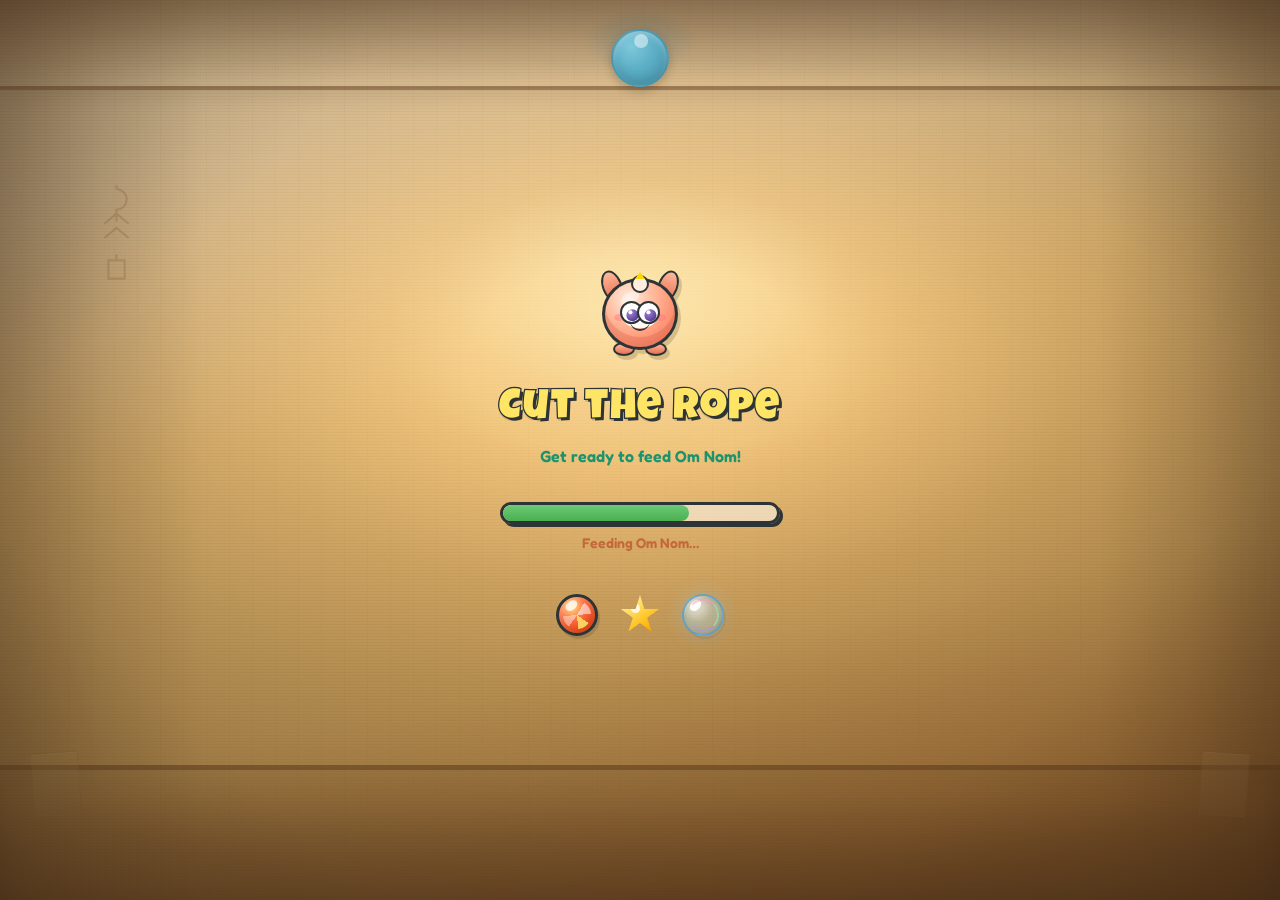
==== index.html @ 6842c908 "fix: add GitHub Pages entry point" ====
<!DOCTYPE html>
<html lang="en">
<head>
  <meta charset="UTF-8">
  <meta name="viewport" content="width=device-width, initial-scale=1.0">
  <meta http-equiv="refresh" content="0; url=./Game/">
  <title>Cut the Rope</title>
  <script>
    location.replace('./Game/');
  </script>
</head>
<body>
  <p>Redirecting to the game...</p>
</body>
</html>
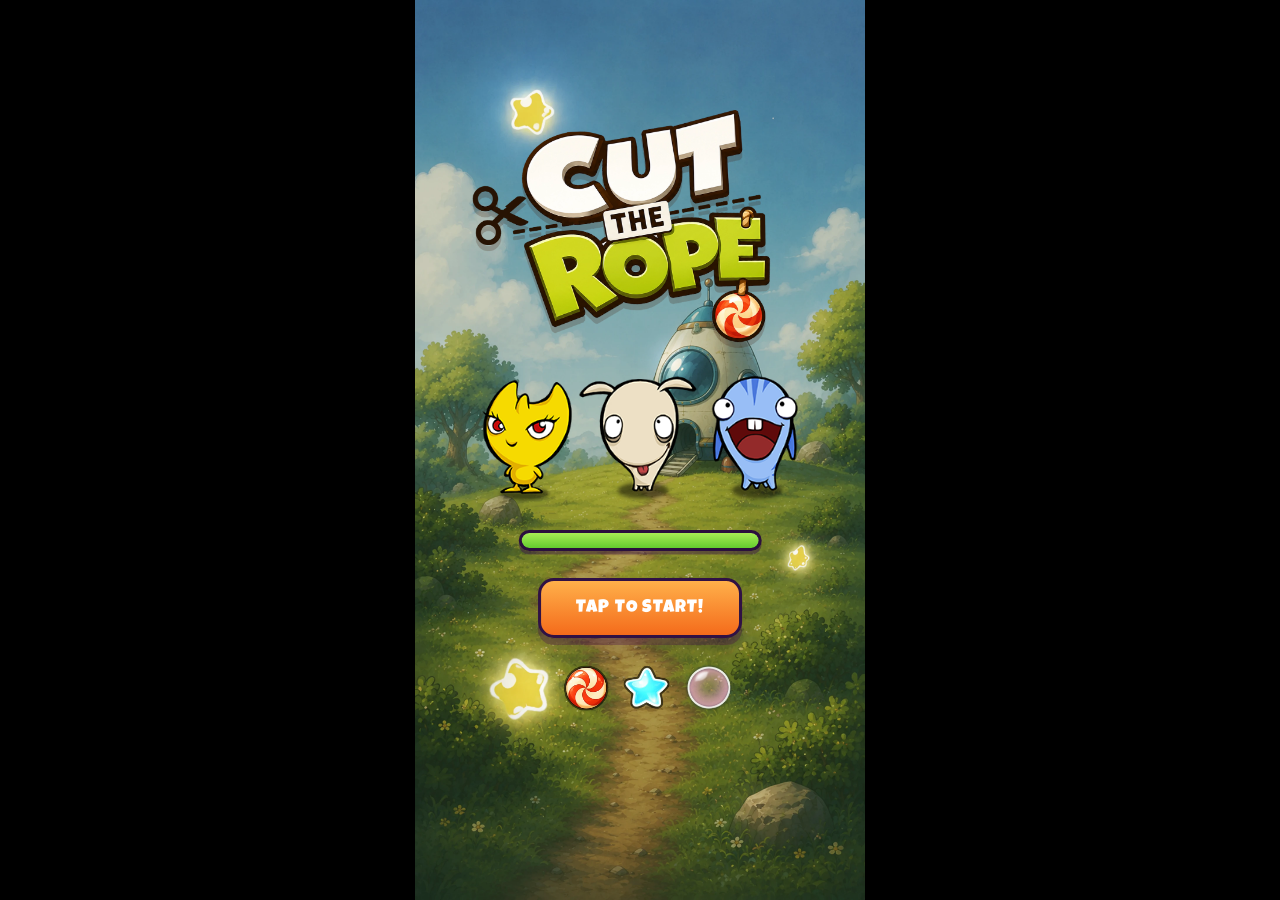
==== commit c482af11: "Version redirect to bypass stale cache" ====
--- a/index.html
+++ b/index.html
@@ -3,10 +3,10 @@
 <head>
   <meta charset="UTF-8">
   <meta name="viewport" content="width=device-width, initial-scale=1.0">
-  <meta http-equiv="refresh" content="0; url=./Game/">
+  <meta http-equiv="refresh" content="0; url=./Game/?v=20260729a">
   <title>Cut the Rope</title>
   <script>
-    location.replace('./Game/');
+    location.replace('./Game/?v=20260729a');
   </script>
 </head>
 <body>
